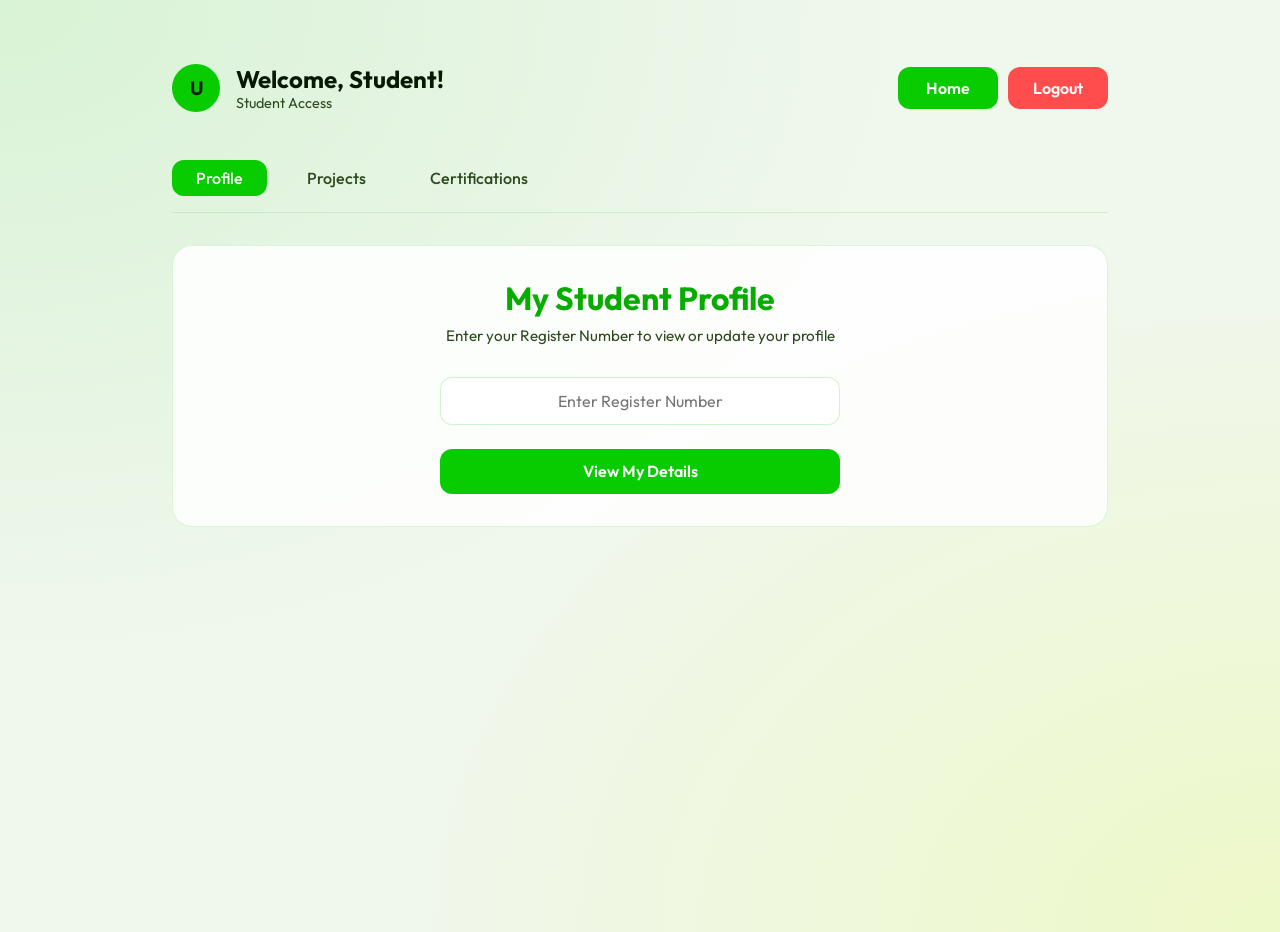
==== frontend/dashboard.html @ 3262b599 "inject Vercel Speed Insights script into all HTML views" ====
<!DOCTYPE html>
<html lang="en">

<head>
    <meta charset="UTF-8">
    <meta name="viewport" content="width=device-width, initial-scale=1.0">
    <title>Dashboard | Academia</title>
    <link href="https://fonts.googleapis.com/css2?family=Outfit:wght@300;400;500;600;700&display=swap" rel="stylesheet">
    <link rel="stylesheet" href="style.css">
    <style>
        .nav-tabs {
            display: flex;
            gap: 1rem;
            margin-bottom: 2rem;
            border-bottom: 1px solid var(--glass-border);
            padding-bottom: 1rem;
        }

        .nav-link {
            padding: 0.5rem 1.5rem;
            border-radius: 12px;
            cursor: pointer;
            transition: all 0.3s;
            font-weight: 500;
            color: var(--text-dim);
        }

        .nav-link.active {
            background: var(--primary);
            color: white;
        }

        .card-grid {
            display: grid;
            grid-template-columns: repeat(auto-fill, minmax(300px, 1fr));
            gap: 1.5rem;
            margin-top: 1.5rem;
        }

        .item-card {
            background: var(--bg-card);
            border: 1px solid var(--glass-border);
            padding: 1.5rem;
            border-radius: 16px;
            position: relative;
        }

        .domain-tag {
            background: var(--secondary);
            color: var(--text-main);
            padding: 2px 8px;
            border-radius: 6px;
            font-size: 0.75rem;
            margin-right: 5px;
            display: inline-block;
            margin-top: 5px;
        }

        .modal {
            position: fixed;
            top: 0;
            left: 0;
            width: 100%;
            height: 100%;
            background: rgba(0, 0, 0, 0.5);
            display: none;
            justify-content: center;
            align-items: center;
            z-index: 1000;
        }

        .modal.active {
            display: flex;
        }

        .domain-selection-grid {
            display: grid;
            grid-template-columns: repeat(2, 1fr);
            gap: 10px;
            padding: 10px;
            max-height: 200px;
            overflow-y: auto;
            background: white;
            border-radius: 12px;
            border: 1px solid var(--glass-border);
        }
    </style>
</head>

<body style="display: block;">
    <div class="dashboard-container">
        <header class="header animate-fade">
            <div class="user-profile">
                <div class="avatar" id="avatarTxt">U</div>
                <div>
                    <h2 id="welcomeTxt">Welcome!</h2>
                    <p style="color: var(--text-dim); font-size: 0.9rem;">Student Access</p>
                </div>
            </div>
            <div style="display: flex; gap: 10px;">
                <button class="btn btn-primary header-btn" onclick="window.location.href='index.html'">Home</button>
                <button class="btn btn-primary header-btn" onclick="logout()"
                    style="background: #ff4d4d; border-color: #ff4d4d;">Logout</button>
            </div>
        </header>

        <nav class="nav-tabs animate-fade">
            <div class="nav-link active" onclick="switchTab('profile')">Profile</div>
            <div class="nav-link" onclick="switchTab('projects')">Projects</div>
            <div class="nav-link" onclick="switchTab('certifications')">Certifications</div>
        </nav>

        <!-- Profile Section -->
        <section id="profile-section" class="search-card animate-fade">
            <h1 class="title">My Student Profile</h1>
            <p class="subtitle">Enter your Register Number to view or update your profile</p>

            <div style="max-width: 400px; margin: 0 auto;">
                <div class="form-group">
                    <input type="text" id="regNoInput" placeholder="Enter Register Number" style="text-align: center;">
                </div>
                <!-- Error msg for unauthorized -->
                <div id="unauthorizedMsg" style="color: #ff4d4d; margin-top: 10px;" class="hidden"></div>

                <button class="btn btn-primary" onclick="checkProfile()" style="margin-top: 10px;">View My
                    Details</button>
            </div>

            <!-- No Profile Message -->
            <div id="noProfileMsg" class="hidden text-center animate-fade" style="margin-top: 2rem;">
                <div class="glass-card" style="max-width: 100%;">
                    <p>No profile data found for this register number.</p>
                    <button class="btn btn-primary" style="margin-top: 1rem;"
                        onclick="redirectToProfile('create')">Store My Details</button>
                </div>
            </div>
        </section>

        <!-- Projects Section -->
        <section id="projects-section" class="hidden animate-fade">
            <div style="display: flex; justify-content: space-between; align-items: center;">
                <h2 class="title" style="text-align: left; margin: 0;">My Projects</h2>
                <button class="btn btn-primary" style="width: auto;" onclick="openModal('project')">+ Add
                    Project</button>
            </div>
            <div id="projectList" class="card-grid">
                <!-- Projects will be loaded here -->
            </div>
        </section>

        <!-- Certifications Section -->
        <section id="certifications-section" class="hidden animate-fade">
            <div style="display: flex; justify-content: space-between; align-items: center;">
                <h2 class="title" style="text-align: left; margin: 0;">My Certifications</h2>
                <button class="btn btn-primary" style="width: auto;" onclick="openModal('cert')">+ Add
                    Certification</button>
            </div>
            <div id="certList" class="card-grid">
                <!-- Certifications will be loaded here -->
            </div>
        </section>
    </div>

    <!-- Modals -->
    <div id="itemModal" class="modal">
        <div class="glass-card" style="max-width: 500px;">
            <h3 id="modalTitle" class="title" style="font-size: 1.5rem;">Add New</h3>
            <div class="form-group">
                <label>Description / Title</label>
                <input type="text" id="itemDesc" placeholder="e.g. AI Hand Gesture Recognition">
            </div>
            <div class="form-group">
                <label>Domains (Select Multiple)</label>
                <div id="domainList" class="domain-selection-grid">
                    <!-- Domains will be populated here -->
                </div>
            </div>
            <div class="form-group">
                <label id="linkLabel">Link (GitHub / Certificate)</label>
                <input type="text" id="itemLink" placeholder="https://...">
            </div>
            <div style="display: flex; gap: 10px; margin-top: 1.5rem;">
                <button class="btn btn-outline" onclick="closeModal()">Cancel</button>
                <button class="btn btn-primary" onclick="saveItem()">Save Entry</button>
            </div>
        </div>
    </div>

    <script>
        const API_URL = "https://academia-ci0l.onrender.com";
        const domains = [
            "ai", "ml", "data science", "cyber", "cloud", "devops", "mlops",
            "full stack", "frontend", "backend", "mobile app development",
            "game development", "ui/ux", "iot", "blockchain", "ar/vr", "big data", "nlp"
        ];
        let currentModalType = '';

        document.getElementById('welcomeTxt').innerText = `Welcome, ${localStorage.getItem('username') || 'Student'}!`;
        document.getElementById('avatarTxt').innerText = (localStorage.getItem('username') || 'U')[0].toUpperCase();

        const savedReg = localStorage.getItem('tempRegNo');
        if (savedReg) {
            const inputEl = document.getElementById('regNoInput');
            if (inputEl) inputEl.value = savedReg;
        }

        async function checkProfile() {
            const userId = localStorage.getItem('user_id');
            const regNo = document.getElementById('regNoInput').value;
            if (!userId) {
                alert("Please login first.");
                return logout();
            }
            if (!regNo) {
                alert("Please enter a register number");
                return;
            }

            localStorage.setItem('tempRegNo', regNo);
            const msgEl = document.getElementById('unauthorizedMsg');
            msgEl.classList.add('hidden');
            document.getElementById('noProfileMsg').classList.add('hidden');

            try {
                // Pass user_id to restrict cross-profile access
                const response = await fetch(`${API_URL}/student/profile/${regNo}?user_id=${userId}`);

                if (response.ok) {
                    window.location.href = `profile.html?reg=${regNo}`;
                } else if (response.status === 404) {
                    document.getElementById('noProfileMsg').classList.remove('hidden');
                } else if (response.status === 403) {
                    const data = await response.json();
                    msgEl.innerText = data.detail || "Restricted: You cannot view someone else's profile.";
                    msgEl.classList.remove('hidden');
                } else {
                    alert("Error checking profile");
                }
            } catch (err) {
                alert("Server error connecting to backend");
            }
        }

        function switchTab(tab) {
            document.querySelectorAll('.nav-link').forEach(el => el.classList.remove('active'));
            document.querySelector(`.nav-link[onclick="switchTab('${tab}')"]`).classList.add('active');

            document.getElementById('profile-section').classList.add('hidden');
            document.getElementById('projects-section').classList.add('hidden');
            document.getElementById('certifications-section').classList.add('hidden');

            document.getElementById(`${tab}-section`).classList.remove('hidden');

            if (tab === 'projects') loadItems('projects');
            if (tab === 'certifications') loadItems('certifications');
        }

        function openModal(type) {
            const regNo = localStorage.getItem('tempRegNo');
            if (!regNo) {
                alert("Please enter your Register Number on the Profile tab first so we know who you are!");
                switchTab('profile');
                return;
            }

            currentModalType = type;
            document.getElementById('itemModal').classList.add('active');
            document.getElementById('modalTitle').innerText = type === 'project' ? 'Add New Project' : 'Add New Certification';
            document.getElementById('linkLabel').innerText = type === 'project' ? 'GitHub Repository Link' : 'Certificate URL';
            document.getElementById('itemDesc').value = '';
            document.getElementById('itemLink').value = '';

            const domainContainer = document.getElementById('domainList');
            domainContainer.innerHTML = domains.map(d => `
                <label class="filter-checkbox">
                    <input type="checkbox" name="domain" value="${d}"> ${d.toUpperCase()}
                </label>
            `).join('');
        }

        function closeModal() {
            document.getElementById('itemModal').classList.remove('active');
        }

        async function saveItem() {
            const regNo = localStorage.getItem('tempRegNo');
            const desc = document.getElementById('itemDesc').value;
            const link = document.getElementById('itemLink').value;
            const selectedDomains = Array.from(document.querySelectorAll('input[name="domain"]:checked')).map(cb => cb.value);

            if (!desc || selectedDomains.length === 0) {
                alert("Please provide a description and at least one domain.");
                return;
            }

            const path = currentModalType === 'project' ? 'projects' : 'certifications';
            const payload = {
                description: desc,
                domains: selectedDomains,
                [currentModalType === 'project' ? 'github_link' : 'certificate_link']: link
            };

            try {
                const response = await fetch(`${API_URL}/student/${regNo}/${path}`, {
                    method: 'POST',
                    headers: { 'Content-Type': 'application/json' },
                    body: JSON.stringify(payload)
                });

                if (response.ok) {
                    closeModal();
                    loadItems(path);
                } else {
                    alert("Failed to save entry since no profile details stored , try storing profile details first then you can add projects or certifications.");
                }
            } catch (err) {
                console.error(err);
            }
        }

        async function loadItems(path) {
            const regNo = localStorage.getItem('tempRegNo');
            if (!regNo) return;

            try {
                const response = await fetch(`${API_URL}/student/${regNo}/${path}`);
                if (response.ok) {
                    const data = await response.json();
                    renderItems(data, path === 'projects' ? 'projectList' : 'certList');
                }
            } catch (err) {
                console.error(err);
            }
        }

        function renderItems(items, containerId) {
            const container = document.getElementById(containerId);
            container.innerHTML = items.length === 0 ? '<p style="color: var(--text-dim); text-align: center; grid-column: 1/-1;">No entries found. Add your first one!</p>' : '';

            items.forEach(item => {
                const div = document.createElement('div');
                div.className = 'item-card animate-fade';
                const link = item.github_link || item.certificate_link;
                div.innerHTML = `
                    <button onclick="deleteItem('${containerId === 'projectList' ? 'projects' : 'certifications'}', ${item.id})" style="position: absolute; top: 10px; right: 10px; background: rgba(255, 0, 0, 0.1); color: #ff4444; border: none; border-radius: 50%; width: 24px; height: 24px; cursor: pointer; font-size: 0.8rem; display: flex; align-items: center; justify-content: center;">&times;</button>
                    <h4 style="margin-bottom: 0.5rem; padding-right: 20px;">${item.description}</h4>
                    <div>
                        ${item.domains.map(d => `<span class="domain-tag">${d}</span>`).join('')}
                    </div>
                    <div style="margin-top: 1rem; font-size: 0.85rem;">
                        ${link ? `<a href="${link}" target="_blank" style="color: var(--primary);">View Link</a>` : '<span style="color: var(--text-dim);">No Link</span>'}
                        <span style="float: right; color: var(--text-dim);">${new Date(item.created_at).toLocaleDateString()}</span>
                    </div>
                `;
                container.appendChild(div);
            });
        }

        async function deleteItem(path, id) {
            if (!confirm("Are you sure you want to delete this entry?")) return;

            try {
                const response = await fetch(`${API_URL}/student/${path}/${id}`, {
                    method: 'DELETE'
                });

                if (response.ok) {
                    loadItems(path);
                } else {
                    alert("Failed to delete entry.");
                }
            } catch (err) {
                console.error(err);
            }
        }

        function redirectToProfile(mode) {
            const regNo = localStorage.getItem('tempRegNo');
            window.location.href = `profile.html?reg=${regNo}&mode=${mode}`;
        }

        function logout() {
            localStorage.clear();
            window.location.href = "index.html";
        }
    </script>
    <script defer src="/_vercel/speed-insights/script.js"></script>
</body>

</html>
---- frontend/style.css ----
:root {
    --primary: #08CB00;
    --primary-hover: #07ac00;
    --secondary: #AEEA94;
    --accent: #E4FF30;
    --bg-dark: #f0f7ed;
    --bg-card: rgba(255, 255, 255, 0.85);
    --text-main: #061a00;
    --text-dim: #2d4a1e;
    --glass-border: rgba(8, 203, 0, 0.15);
    --glass-grad: linear-gradient(135deg, rgba(255, 255, 255, 0.4), rgba(174, 234, 148, 0.1));
    --accent-glow: rgba(8, 203, 0, 0.1);
}

* {
    margin: 0;
    padding: 0;
    box-sizing: border-box;
    font-family: 'Outfit', 'Inter', sans-serif;
}

body {
    background-color: var(--bg-dark);
    background-image:
        radial-gradient(at 0% 0%, rgba(8, 203, 0, 0.1) 0px, transparent 50%),
        radial-gradient(at 100% 100%, rgba(228, 255, 48, 0.2) 0px, transparent 50%);
    color: var(--text-main);
    min-height: 100vh;
    display: flex;
    justify-content: center;
    align-items: center;
    overflow-x: hidden;
}

.checkbox-group {
    display: flex;
    align-items: center;
    gap: 10px;
    background: rgba(255, 255, 255, 1);
    padding: 10px 15px;
    border-radius: 12px;
    border: 1px solid rgba(8, 203, 0, 0.1);
}

.glass-card {
    background: var(--bg-card);
    -webkit-backdrop-filter: blur(12px);
    backdrop-filter: blur(12px);
    border: 1px solid var(--glass-border);
    border-radius: 24px;
    padding: 2.5rem;
    box-shadow: 0 25px 50px -12px rgba(0, 0, 0, 0.5);
    width: 100%;
    max-width: 450px;
    transition: transform 0.3s ease, box-shadow 0.3s ease;
}

.glass-card:hover {
    transform: translateY(-5px);
    box-shadow: 0 30px 60px -12px rgba(99, 102, 241, 0.2);
}

.title {
    font-size: 2rem;
    font-weight: 700;
    margin-bottom: 0.5rem;
    text-align: center;
    color: #07ac00; /* Darker primary green for better contrast on white */
}

.subtitle {
    color: var(--text-dim);
    text-align: center;
    margin-bottom: 2rem;
    font-size: 0.95rem;
}

.form-group {
    margin-bottom: 1.5rem;
}

label {
    display: block;
    margin-bottom: 0.5rem;
    font-size: 0.9rem;
    color: var(--text-dim);
}

input,
select {
    width: 100%;
    padding: 0.8rem 1rem;
    background: rgba(255, 255, 255, 1);
    border: 1px solid rgba(8, 203, 0, 0.2);
    border-radius: 12px;
    color: var(--text-main);
    font-size: 1rem;
    outline: none;
    transition: all 0.2s;
}

input:focus,
select:focus {
    border-color: var(--primary);
    box-shadow: 0 0 0 4px rgba(99, 102, 241, 0.2);
}

.input-container {
    position: relative;
    display: flex;
    align-items: center;
}

.password-toggle {
    position: absolute;
    right: 15px;
    cursor: pointer;
    user-select: none;
    font-size: 1.1rem;
    color: var(--text-dim);
    transition: transform 0.2s;
}

.password-toggle:hover {
    transform: scale(1.2);
    color: var(--primary);
}

.btn {
    width: 100%;
    padding: 0.8rem;
    border: none;
    border-radius: 12px;
    font-size: 1rem;
    font-weight: 600;
    cursor: pointer;
    transition: all 0.2s;
    display: flex;
    justify-content: center;
    align-items: center;
    gap: 0.5rem;
}

.btn-primary {
    background: var(--primary);
    color: white;
}

.btn-primary:hover {
    filter: brightness(1.1);
    transform: scale(1.02);
}

.btn-outline {
    background: transparent;
    border: 1px solid var(--primary);
    color: var(--primary);
}

.btn-outline:hover {
    background: rgba(8, 203, 0, 0.05);
}

.header-btn {
    min-width: 100px;
    height: 42px;
    padding: 0 1.5rem;
    display: flex;
    align-items: center;
    justify-content: center;
    margin: 0 !important;
}

.tabs {
    display: flex;
    background: rgba(255, 255, 255, 1);
    padding: 0.3rem;
    border: 1px solid rgba(8, 203, 0, 0.1);
    border-radius: 14px;
    margin-bottom: 2rem;
}

.tab {
    flex: 1;
    text-align: center;
    padding: 0.6rem;
    border-radius: 10px;
    cursor: pointer;
    font-size: 0.9rem;
    font-weight: 500;
    color: var(--text-dim);
    transition: all 0.2s;
}

.tab.active {
    background: var(--primary);
    color: white;
    box-shadow: 0 4px 12px rgba(99, 102, 241, 0.3);
}

.footer-link {
    text-align: center;
    margin-top: 1.5rem;
    font-size: 0.9rem;
    color: var(--text-dim);
}

.footer-link a {
    color: var(--primary);
    text-decoration: none;
    font-weight: 500;
}

.footer-link a:hover {
    text-decoration: underline;
}

/* Dashboard Specific */
.dashboard-container {
    max-width: 1000px;
    width: 90%;
    padding: 2rem;
    margin: 2rem auto;
}

.header {
    display: flex;
    justify-content: space-between;
    align-items: center;
    margin-bottom: 3rem;
}

.user-profile {
    display: flex;
    align-items: center;
    gap: 1rem;
}

.avatar {
    width: 48px;
    height: 48px;
    background: var(--primary);
    border-radius: 50%;
    display: flex;
    justify-content: center;
    align-items: center;
    font-weight: 700;
    font-size: 1.2rem;
}

/* Search Box */
.search-card {
    background: var(--bg-card);
    border: 1px solid var(--glass-border);
    border-radius: 20px;
    padding: 2rem;
    text-align: center;
}

/* Grid Layout for Profile Form */
.profile-grid {
    display: grid;
    grid-template-columns: repeat(auto-fill, minmax(280px, 1fr));
    gap: 1.5rem;
    margin-top: 2rem;
}

.section-title {
    grid-column: 1 / -1;
    margin-top: 2rem;
    padding-bottom: 0.5rem;
    border-bottom: 1px solid var(--glass-border);
    color: var(--primary);
    font-size: 1.2rem;
    font-weight: 600;
}

/* Utility */
.hidden {
    display: none;
}

.text-center {
    text-align: center;
}

@keyframes fadeIn {
    from {
        opacity: 0;
        transform: translateY(10px);
    }

    to {
        opacity: 1;
        transform: translateY(0);
    }
}

.animate-fade {
    animation: fadeIn 0.4s ease forwards;
}

.recovery-links {
    display: flex;
    justify-content: space-between;
    margin-top: 1rem;
    font-size: 0.85rem;
}

.recovery-links a {
    color: var(--text-dim);
    text-decoration: none;
    transition: color 0.2s;
}

.recovery-links a:hover {
    color: var(--primary);
}

.recovery-desc {
    font-size: 0.9rem;
    color: var(--text-dim);
    margin-bottom: 1.5rem;
    text-align: center;
}

.timer {
    text-align: center;
    margin-top: 1rem;
    font-size: 0.85rem;
    color: #ff4d4d;
    font-weight: 500;
}

.username-display {
    background: rgba(8, 203, 0, 0.05);
    padding: 2rem;
    border-radius: 16px;
    text-align: center;
    margin-bottom: 2rem;
    border: 1px dashed var(--primary);
}

.username-display p {
    font-size: 0.9rem;
    color: var(--text-dim);
    margin-bottom: 0.5rem;
}

.username-display h2 {
    color: var(--primary);
    letter-spacing: 2px;
}

/* Faculty Dashboard Filters */
.filter-card {
    background: var(--bg-card);
    border: 1px solid var(--glass-border);
    border-radius: 20px;
    padding: 1.5rem;
    margin-top: 2rem;
    animation: fadeIn 0.4s ease;
}

.filter-grid {
    display: grid;
    grid-template-columns: repeat(auto-fill, minmax(200px, 1fr));
    gap: 1rem;
    align-items: end;
}

.filter-group {
    display: flex;
    flex-direction: column;
    gap: 5px;
}

.filter-group label {
    font-size: 0.8rem;
    margin: 0;
    font-weight: 600;
}

.filter-group input,
.filter-group select {
    padding: 0.6rem;
    font-size: 0.9rem;
}

.checkbox-filters {
    grid-column: 1 / -1;
    display: flex;
    flex-wrap: wrap;
    gap: 1rem;
    margin-top: 1rem;
    padding-top: 1rem;
    border-top: 1px solid var(--glass-border);
}

.filter-checkbox {
    display: flex;
    align-items: center;
    gap: 8px;
    font-size: 0.85rem;
    cursor: pointer;
    font-weight: 600;
    color: var(--text-main);
}

.filter-checkbox input {
    width: auto;
}

.filter-actions {
    grid-column: 1 / -1;
    display: flex;
    justify-content: flex-end;
    gap: 1rem;
    margin-top: 1rem;
}

/* Faculty Table Styles */
.student-list-container {
    background: var(--bg-card);
    border-radius: 20px;
    padding: 2rem;
    margin-top: 2rem;
    border: 1px solid var(--glass-border);
    overflow-x: auto;
}

.student-table {
    width: 100%;
    border-collapse: collapse;
    margin-top: 1rem;
}

.student-table th {
    text-align: left;
    padding: 1rem;
    border-bottom: 2px solid var(--glass-border);
    color: var(--primary);
    font-weight: 600;
}

.student-table td {
    padding: 1rem;
    border-bottom: 1px solid var(--glass-border);
    color: var(--text-main);
}

.student-table tr:hover {
    background: rgba(8, 203, 0, 0.05);
}

.action-link {
    color: var(--primary);
    text-decoration: none;
    font-weight: 500;
    cursor: pointer;
}

.action-link:hover {
    text-decoration: underline;
}
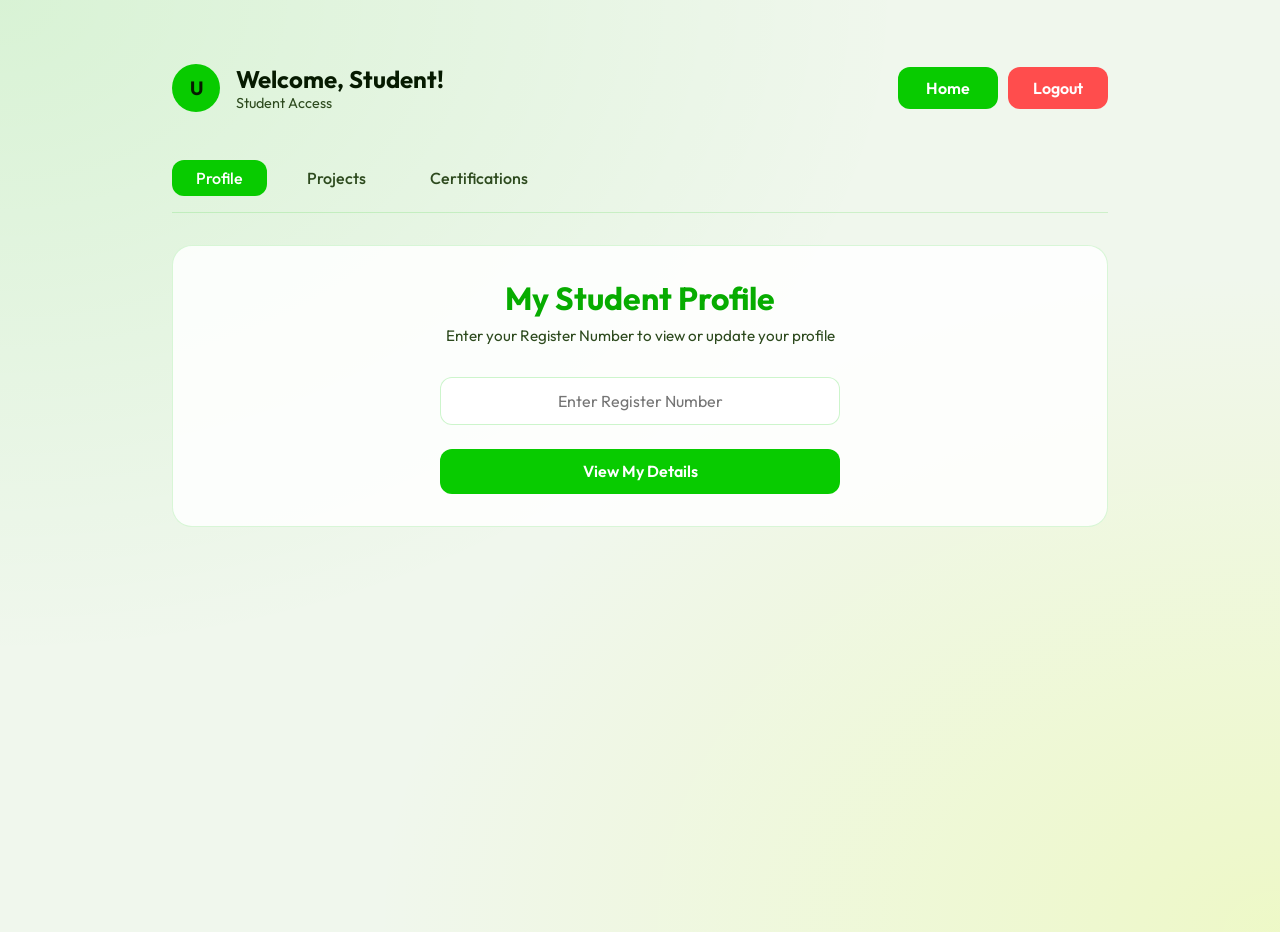
==== commit 72622acc: "fix: add mobile responsive styles to all pages" ====
--- a/frontend/dashboard.html
+++ b/frontend/dashboard.html
@@ -83,6 +83,35 @@
             background: white;
             border-radius: 12px;
             border: 1px solid var(--glass-border);
+        }
+
+        /* Mobile responsive for dashboard */
+        @media (max-width: 768px) {
+            .nav-tabs {
+                flex-wrap: wrap;
+                gap: 0.5rem;
+            }
+            .nav-link {
+                padding: 0.4rem 1rem;
+                font-size: 0.85rem;
+            }
+            .card-grid {
+                grid-template-columns: 1fr;
+            }
+            .modal .glass-card {
+                width: 95% !important;
+                max-width: 95% !important;
+                padding: 1.5rem !important;
+            }
+        }
+
+        @media (max-width: 480px) {
+            .nav-link {
+                padding: 0.4rem 0.75rem;
+                font-size: 0.8rem;
+            }
+            .item-card { padding: 1rem; }
+            .domain-selection-grid { grid-template-columns: 1fr; }
         }
     </style>
 </head>
@@ -385,6 +414,7 @@
         }
     </script>
     <script defer src="/_vercel/speed-insights/script.js"></script>
+    <script defer src="/_vercel/insights/script.js"></script>
 </body>
 
 </html>
--- a/frontend/style.css
+++ b/frontend/style.css
@@ -462,4 +462,151 @@
 
 .action-link:hover {
     text-decoration: underline;
+}
+
+/* ===== MOBILE RESPONSIVE ===== */
+
+/* Tablets and below */
+@media (max-width: 768px) {
+    body {
+        padding: 1rem;
+        align-items: flex-start;
+    }
+
+    .glass-card {
+        padding: 1.5rem;
+        border-radius: 18px;
+        max-width: 100%;
+        margin: 1rem;
+    }
+
+    .title {
+        font-size: 1.6rem;
+    }
+
+    .subtitle {
+        font-size: 0.85rem;
+        margin-bottom: 1.5rem;
+    }
+
+    .dashboard-container {
+        width: 95%;
+        padding: 1rem;
+        margin: 1rem auto;
+    }
+
+    .header {
+        flex-direction: column;
+        gap: 1rem;
+        align-items: flex-start;
+        margin-bottom: 1.5rem;
+    }
+
+    .header .user-profile {
+        width: 100%;
+    }
+
+    .header-btn {
+        width: 100%;
+        min-width: unset;
+    }
+
+    .search-card {
+        padding: 1.5rem;
+    }
+
+    .profile-grid {
+        grid-template-columns: 1fr;
+        gap: 1rem;
+    }
+
+    .filter-grid {
+        grid-template-columns: 1fr;
+    }
+
+    .filter-actions {
+        flex-direction: column;
+    }
+
+    .filter-actions .btn {
+        width: 100%;
+    }
+
+    .checkbox-filters {
+        flex-direction: column;
+        gap: 0.75rem;
+    }
+
+    .student-list-container {
+        padding: 1rem;
+        border-radius: 14px;
+    }
+
+    .student-table th,
+    .student-table td {
+        padding: 0.6rem 0.4rem;
+        font-size: 0.8rem;
+    }
+
+    .recovery-links {
+        flex-direction: column;
+        gap: 0.5rem;
+        text-align: center;
+    }
+}
+
+/* Small phones */
+@media (max-width: 480px) {
+    body {
+        padding: 0.5rem;
+    }
+
+    .glass-card {
+        padding: 1.2rem;
+        margin: 0.5rem;
+        border-radius: 14px;
+    }
+
+    .title {
+        font-size: 1.4rem;
+    }
+
+    input, select {
+        padding: 0.65rem 0.8rem;
+        font-size: 0.9rem;
+    }
+
+    .btn {
+        padding: 0.7rem;
+        font-size: 0.9rem;
+    }
+
+    .tabs {
+        margin-bottom: 1.5rem;
+    }
+
+    .tab {
+        font-size: 0.8rem;
+        padding: 0.5rem;
+    }
+
+    .dashboard-container {
+        width: 100%;
+        padding: 0.5rem;
+    }
+
+    .search-card {
+        padding: 1rem;
+        border-radius: 14px;
+    }
+
+    .avatar {
+        width: 38px;
+        height: 38px;
+        font-size: 1rem;
+    }
+
+    .section-title {
+        font-size: 1rem;
+    }
 }
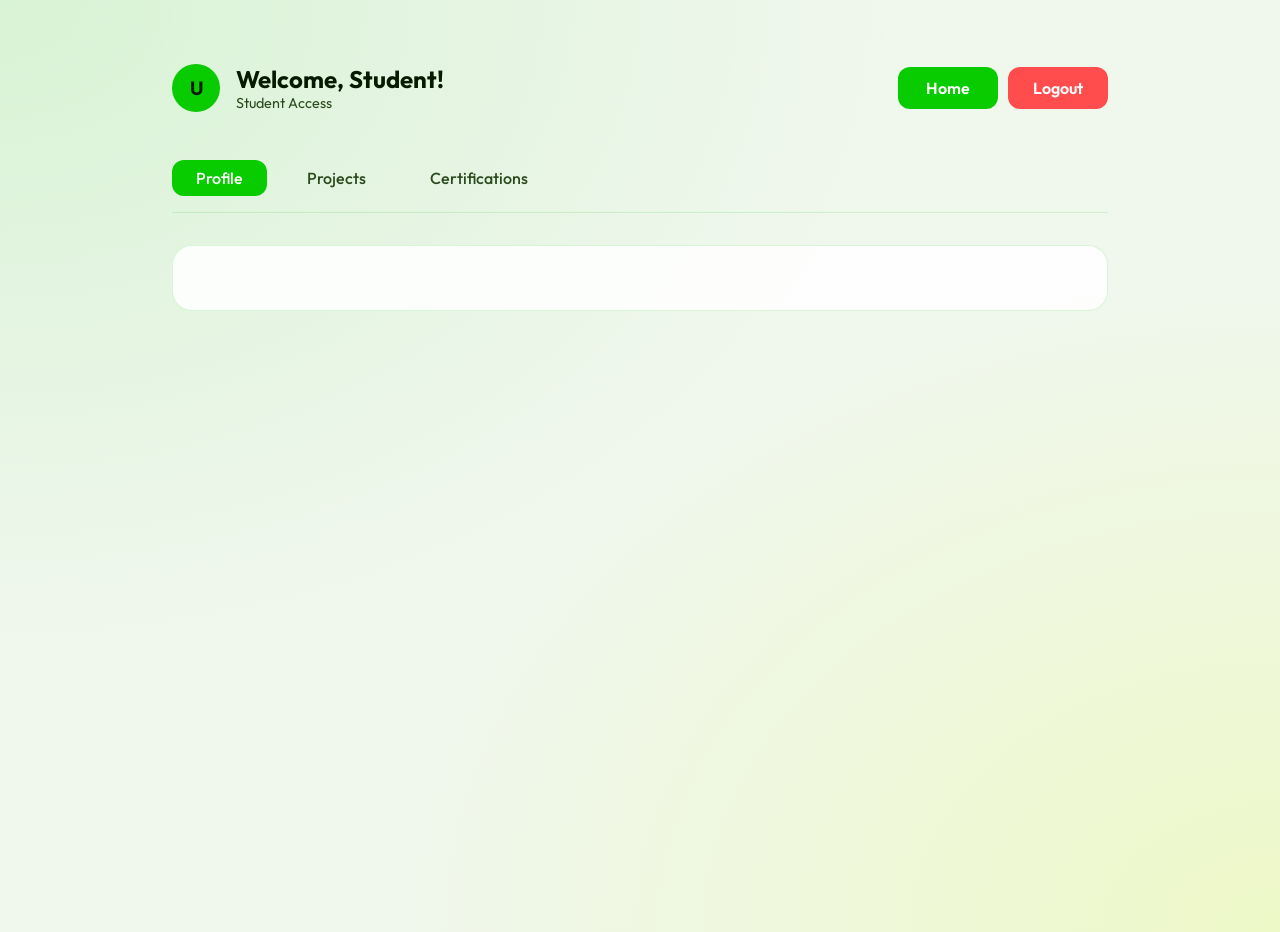
==== commit 46468d34: "remove register number input box" ====
--- a/frontend/dashboard.html
+++ b/frontend/dashboard.html
@@ -141,28 +141,48 @@
 
         <!-- Profile Section -->
         <section id="profile-section" class="search-card animate-fade">
-            <h1 class="title">My Student Profile</h1>
-            <p class="subtitle">Enter your Register Number to view or update your profile</p>
-
-            <div style="max-width: 400px; margin: 0 auto;">
-                <div class="form-group">
-                    <input type="text" id="regNoInput" placeholder="Enter Register Number" style="text-align: center;">
+
+            <!-- State: loading -->
+            <div id="profileLoading" style="text-align:center; padding: 2rem; color: var(--text-dim);">
+                <p>Loading your profile...</p>
+            </div>
+
+            <!-- State: has profile — inline summary card -->
+            <div id="profileCard" class="hidden">
+                <div style="display: flex; justify-content: space-between; align-items: center; margin-bottom: 1.5rem; flex-wrap: wrap; gap: 1rem;">
+                    <div>
+                        <h1 class="title" style="margin: 0;" id="profileCardName">—</h1>
+                        <p style="color: var(--text-dim); margin: 0.25rem 0 0; font-size: 0.9rem;" id="profileCardSub">—</p>
+                    </div>
+                    <div style="display: flex; gap: 0.75rem; flex-wrap: wrap;">
+                        <button class="btn btn-primary" style="width: auto;" onclick="goToEditProfile()">Edit Profile</button>
+                        <button class="btn btn-outline" style="width: auto;" onclick="goToFullProfile()">View Full Profile</button>
+                    </div>
                 </div>
-                <!-- Error msg for unauthorized -->
-                <div id="unauthorizedMsg" style="color: #ff4d4d; margin-top: 10px;" class="hidden"></div>
-
-                <button class="btn btn-primary" onclick="checkProfile()" style="margin-top: 10px;">View My
-                    Details</button>
-            </div>
-
-            <!-- No Profile Message -->
-            <div id="noProfileMsg" class="hidden text-center animate-fade" style="margin-top: 2rem;">
+
+                <!-- Quick info grid -->
+                <div id="profileInfoGrid" style="
+                    display: grid;
+                    grid-template-columns: repeat(auto-fill, minmax(220px, 1fr));
+                    gap: 1rem;
+                    background: var(--bg-card, rgba(255,255,255,0.6));
+                    border: 1px solid var(--glass-border);
+                    border-radius: 16px;
+                    padding: 1.5rem;
+                ">
+                    <!-- filled by JS -->
+                </div>
+            </div>
+
+            <!-- State: no profile yet -->
+            <div id="noProfileMsg" class="hidden text-center animate-fade">
                 <div class="glass-card" style="max-width: 100%;">
-                    <p>No profile data found for this register number.</p>
-                    <button class="btn btn-primary" style="margin-top: 1rem;"
-                        onclick="redirectToProfile('create')">Store My Details</button>
+                    <p style="margin-bottom: 0.5rem; font-size: 1.1rem;">👋 You haven't stored your details yet.</p>
+                    <p style="color: var(--text-dim); font-size: 0.9rem;">Fill in your student profile once and it'll appear here every time you log in.</p>
+                    <button class="btn btn-primary" style="margin-top: 1.25rem;" onclick="redirectToProfile('create')">Store My Details</button>
                 </div>
             </div>
+
         </section>
 
         <!-- Projects Section -->
@@ -227,47 +247,86 @@
         document.getElementById('welcomeTxt').innerText = `Welcome, ${localStorage.getItem('username') || 'Student'}!`;
         document.getElementById('avatarTxt').innerText = (localStorage.getItem('username') || 'U')[0].toUpperCase();
 
-        const savedReg = localStorage.getItem('tempRegNo');
-        if (savedReg) {
-            const inputEl = document.getElementById('regNoInput');
-            if (inputEl) inputEl.value = savedReg;
-        }
-
-        async function checkProfile() {
-            const userId = localStorage.getItem('user_id');
-            const regNo = document.getElementById('regNoInput').value;
-            if (!userId) {
-                alert("Please login first.");
-                return logout();
-            }
-            if (!regNo) {
-                alert("Please enter a register number");
+        // ── Auto-load profile inline on the Profile tab ──────────────────────
+        (async function loadMyProfile() {
+            const token = localStorage.getItem('access_token');
+            const role  = localStorage.getItem('role');
+            if (role !== 'student' || !token) {
+                document.getElementById('profileLoading').classList.add('hidden');
                 return;
             }
 
-            localStorage.setItem('tempRegNo', regNo);
-            const msgEl = document.getElementById('unauthorizedMsg');
-            msgEl.classList.add('hidden');
-            document.getElementById('noProfileMsg').classList.add('hidden');
-
             try {
-                // Pass user_id to restrict cross-profile access
-                const response = await fetch(`${API_URL}/student/profile/${regNo}?user_id=${userId}`);
-
-                if (response.ok) {
-                    window.location.href = `profile.html?reg=${regNo}`;
-                } else if (response.status === 404) {
+                const res = await fetch(`${API_URL}/student/me`, {
+                    headers: { 'Authorization': `Bearer ${token}` }
+                });
+
+                document.getElementById('profileLoading').classList.add('hidden');
+
+                if (res.ok) {
+                    const d = await res.json();
+                    // Store reg no for projects/certs tabs
+                    if (d.register_no) localStorage.setItem('tempRegNo', d.register_no);
+                    localStorage.setItem('has_profile', '1');
+                    renderProfileCard(d);
+                } else if (res.status === 404) {
                     document.getElementById('noProfileMsg').classList.remove('hidden');
-                } else if (response.status === 403) {
-                    const data = await response.json();
-                    msgEl.innerText = data.detail || "Restricted: You cannot view someone else's profile.";
-                    msgEl.classList.remove('hidden');
                 } else {
-                    alert("Error checking profile");
+                    document.getElementById('noProfileMsg').classList.remove('hidden');
                 }
             } catch (err) {
-                alert("Server error connecting to backend");
-            }
+                document.getElementById('profileLoading').classList.add('hidden');
+                document.getElementById('noProfileMsg').classList.remove('hidden');
+            }
+        })();
+
+        function renderProfileCard(data) {
+            // Quick-info fields to show in the summary grid
+            const fields = [
+                { label: 'Register No',   key: 'register_no' },
+                { label: 'Roll No',       key: 'roll_no' },
+                { label: 'Mobile',        key: 'mobile_no' },
+                { label: 'Gender',        key: 'gender' },
+                { label: 'Blood Group',   key: 'blood_group' },
+                { label: 'Scholar Type',  key: 'scholar_type' },
+                { label: 'Branch',        key: 'branch_specialization' },
+                { label: 'Course',        key: 'course_type' },
+                { label: 'Year of Join',  key: 'academic_year_of_joining' },
+                { label: 'Community',     key: 'community' },
+                { label: 'College Email', key: 'email_college' },
+                { label: 'Personal Email',key: 'email_personal' },
+            ];
+
+            document.getElementById('profileCardName').innerText = data.name || 'Student';
+            document.getElementById('profileCardSub').innerText =
+                [data.branch_specialization, data.course_type ? data.course_type.toUpperCase() : '']
+                .filter(Boolean).join(' · ') || data.register_no || '';
+
+            const grid = document.getElementById('profileInfoGrid');
+            grid.innerHTML = '';
+            fields.forEach(({ label, key }) => {
+                const val = data[key];
+                if (!val) return; // skip empty fields
+                const cell = document.createElement('div');
+                cell.style.cssText = 'display:flex;flex-direction:column;gap:2px;';
+                cell.innerHTML = `
+                    <span style="font-size:0.75rem;font-weight:600;color:var(--text-dim);text-transform:uppercase;letter-spacing:.05em;">${label}</span>
+                    <span style="font-size:0.95rem;font-weight:500;">${val}</span>
+                `;
+                grid.appendChild(cell);
+            });
+
+            document.getElementById('profileCard').classList.remove('hidden');
+        }
+
+        function goToFullProfile() {
+            const regNo = localStorage.getItem('tempRegNo');
+            if (regNo) window.location.href = `profile.html?reg=${regNo}`;
+        }
+
+        function goToEditProfile() {
+            const regNo = localStorage.getItem('tempRegNo');
+            if (regNo) window.location.href = `profile.html?reg=${regNo}&mode=edit`;
         }
 
         function switchTab(tab) {
@@ -300,11 +359,20 @@
             document.getElementById('itemLink').value = '';
 
             const domainContainer = document.getElementById('domainList');
-            domainContainer.innerHTML = domains.map(d => `
-                <label class="filter-checkbox">
-                    <input type="checkbox" name="domain" value="${d}"> ${d.toUpperCase()}
-                </label>
-            `).join('');
+            domainContainer.innerHTML = '';
+            domains.forEach(d => {
+                const label = document.createElement('label');
+                label.className = 'filter-checkbox';
+                
+                const input = document.createElement('input');
+                input.type = 'checkbox';
+                input.name = 'domain';
+                input.value = d;
+                
+                label.appendChild(input);
+                label.appendChild(document.createTextNode(` ${d.toUpperCase()}`));
+                domainContainer.appendChild(label);
+            });
         }
 
         function closeModal() {
@@ -330,9 +398,13 @@
             };
 
             try {
+                const token = localStorage.getItem('access_token');
                 const response = await fetch(`${API_URL}/student/${regNo}/${path}`, {
                     method: 'POST',
-                    headers: { 'Content-Type': 'application/json' },
+                    headers: { 
+                        'Content-Type': 'application/json',
+                        'Authorization': `Bearer ${token}`
+                    },
                     body: JSON.stringify(payload)
                 });
 
@@ -352,7 +424,12 @@
             if (!regNo) return;
 
             try {
-                const response = await fetch(`${API_URL}/student/${regNo}/${path}`);
+                const token = localStorage.getItem('access_token');
+                const response = await fetch(`${API_URL}/student/${regNo}/${path}`, {
+                    headers: {
+                        'Authorization': `Bearer ${token}`
+                    }
+                });
                 if (response.ok) {
                     const data = await response.json();
                     renderItems(data, path === 'projects' ? 'projectList' : 'certList');
@@ -364,23 +441,61 @@
 
         function renderItems(items, containerId) {
             const container = document.getElementById(containerId);
-            container.innerHTML = items.length === 0 ? '<p style="color: var(--text-dim); text-align: center; grid-column: 1/-1;">No entries found. Add your first one!</p>' : '';
+            if (items.length === 0) {
+                container.innerHTML = '<p style="color: var(--text-dim); text-align: center; grid-column: 1/-1;">No entries found. Add your first one!</p>';
+                return;
+            }
+            container.innerHTML = '';
 
             items.forEach(item => {
                 const div = document.createElement('div');
                 div.className = 'item-card animate-fade';
+                
+                const btn = document.createElement('button');
+                btn.style.cssText = 'position: absolute; top: 10px; right: 10px; background: rgba(255, 0, 0, 0.1); color: #ff4444; border: none; border-radius: 50%; width: 24px; height: 24px; cursor: pointer; font-size: 0.8rem; display: flex; align-items: center; justify-content: center;';
+                btn.textContent = '×';
+                btn.onclick = () => deleteItem(containerId === 'projectList' ? 'projects' : 'certifications', item.id);
+                div.appendChild(btn);
+
+                const h4 = document.createElement('h4');
+                h4.style.cssText = 'margin-bottom: 0.5rem; padding-right: 20px;';
+                h4.textContent = item.description;
+                div.appendChild(h4);
+
+                const domainsDiv = document.createElement('div');
+                item.domains.forEach(d => {
+                    const span = document.createElement('span');
+                    span.className = 'domain-tag';
+                    span.textContent = d;
+                    domainsDiv.appendChild(span);
+                });
+                div.appendChild(domainsDiv);
+
+                const footer = document.createElement('div');
+                footer.style.cssText = 'margin-top: 1rem; font-size: 0.85rem;';
+                
                 const link = item.github_link || item.certificate_link;
-                div.innerHTML = `
-                    <button onclick="deleteItem('${containerId === 'projectList' ? 'projects' : 'certifications'}', ${item.id})" style="position: absolute; top: 10px; right: 10px; background: rgba(255, 0, 0, 0.1); color: #ff4444; border: none; border-radius: 50%; width: 24px; height: 24px; cursor: pointer; font-size: 0.8rem; display: flex; align-items: center; justify-content: center;">&times;</button>
-                    <h4 style="margin-bottom: 0.5rem; padding-right: 20px;">${item.description}</h4>
-                    <div>
-                        ${item.domains.map(d => `<span class="domain-tag">${d}</span>`).join('')}
-                    </div>
-                    <div style="margin-top: 1rem; font-size: 0.85rem;">
-                        ${link ? `<a href="${link}" target="_blank" style="color: var(--primary);">View Link</a>` : '<span style="color: var(--text-dim);">No Link</span>'}
-                        <span style="float: right; color: var(--text-dim);">${new Date(item.created_at).toLocaleDateString()}</span>
-                    </div>
-                `;
+                if (link) {
+                    const a = document.createElement('a');
+                    a.href = link;
+                    a.target = '_blank';
+                    a.style.color = 'var(--primary)';
+                    a.textContent = 'View Link';
+                    footer.appendChild(a);
+                } else {
+                    const span = document.createElement('span');
+                    span.style.color = 'var(--text-dim)';
+                    span.textContent = 'No Link';
+                    footer.appendChild(span);
+                }
+
+                const dateSpan = document.createElement('span');
+                dateSpan.style.float = 'right';
+                dateSpan.style.color = 'var(--text-dim)';
+                dateSpan.textContent = new Date(item.created_at).toLocaleDateString();
+                footer.appendChild(dateSpan);
+
+                div.appendChild(footer);
                 container.appendChild(div);
             });
         }
@@ -389,8 +504,12 @@
             if (!confirm("Are you sure you want to delete this entry?")) return;
 
             try {
+                const token = localStorage.getItem('access_token');
                 const response = await fetch(`${API_URL}/student/${path}/${id}`, {
-                    method: 'DELETE'
+                    method: 'DELETE',
+                    headers: {
+                        'Authorization': `Bearer ${token}`
+                    }
                 });
 
                 if (response.ok) {
